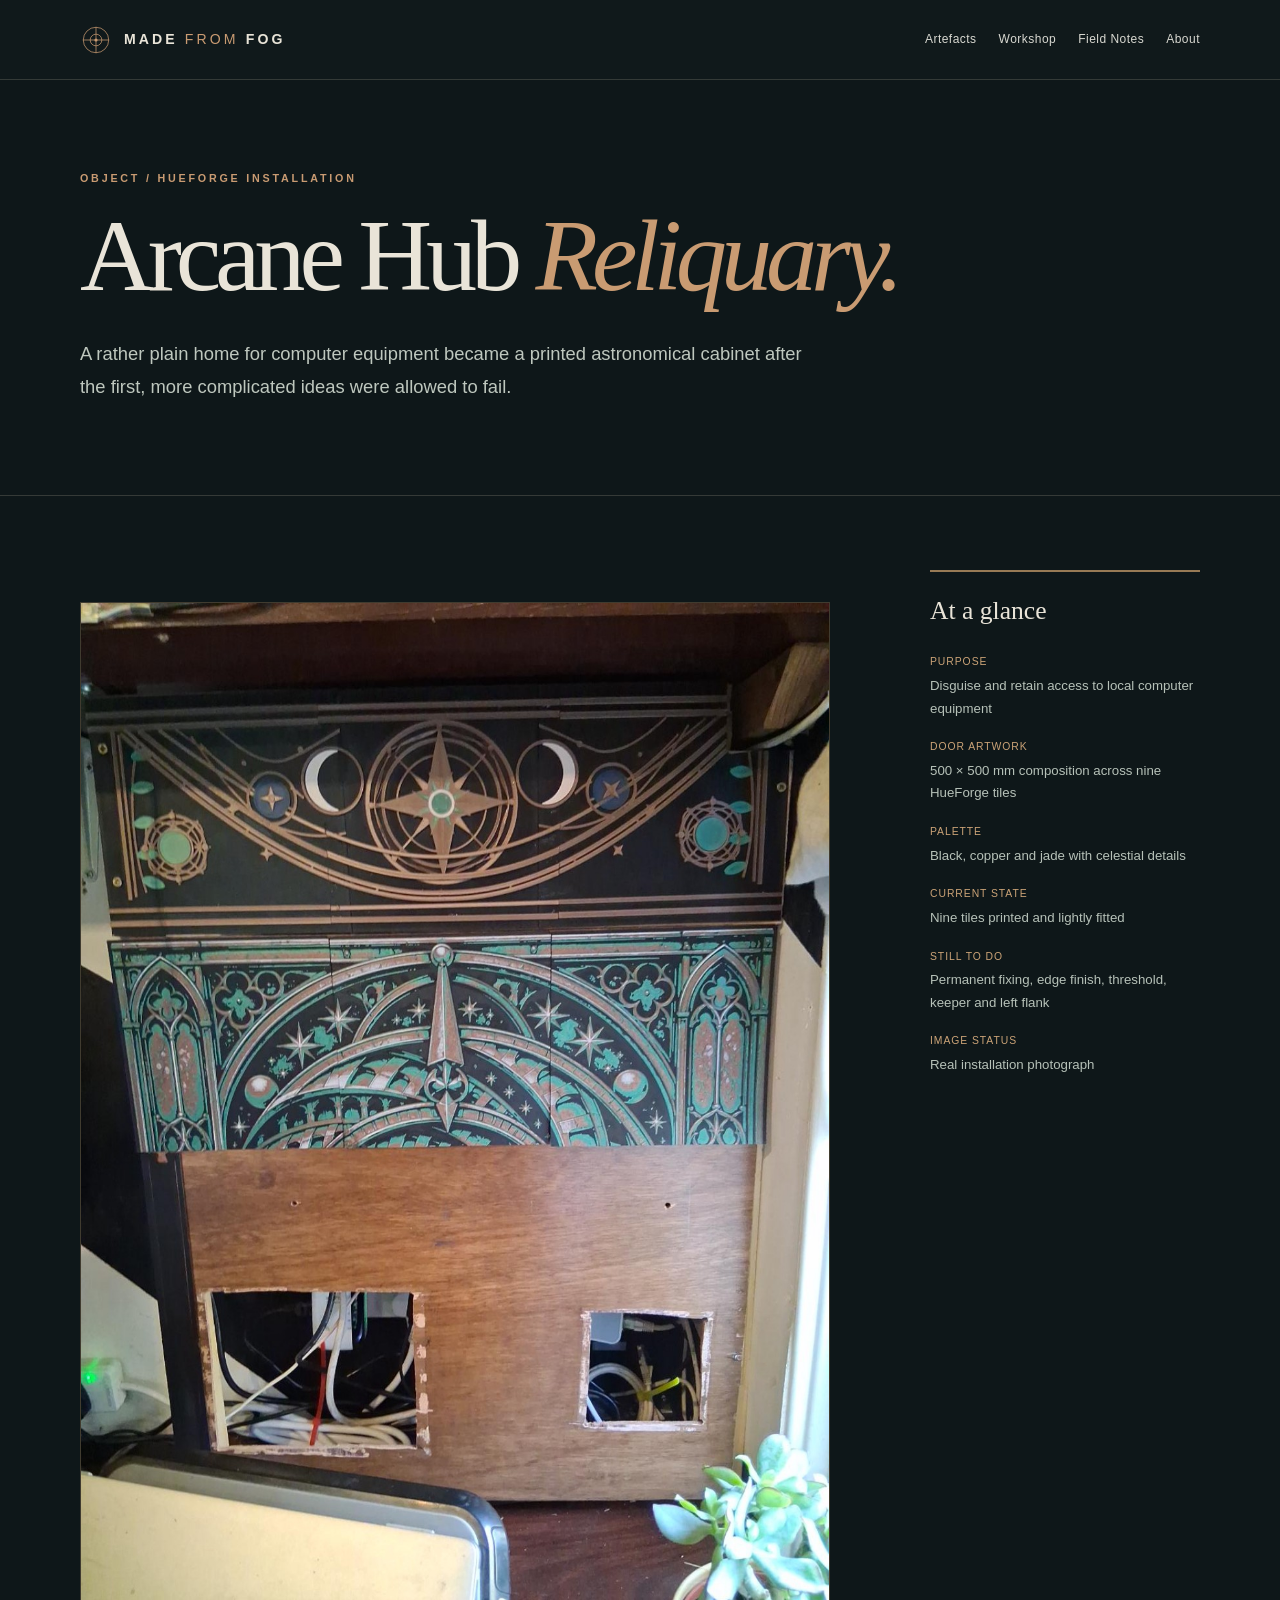
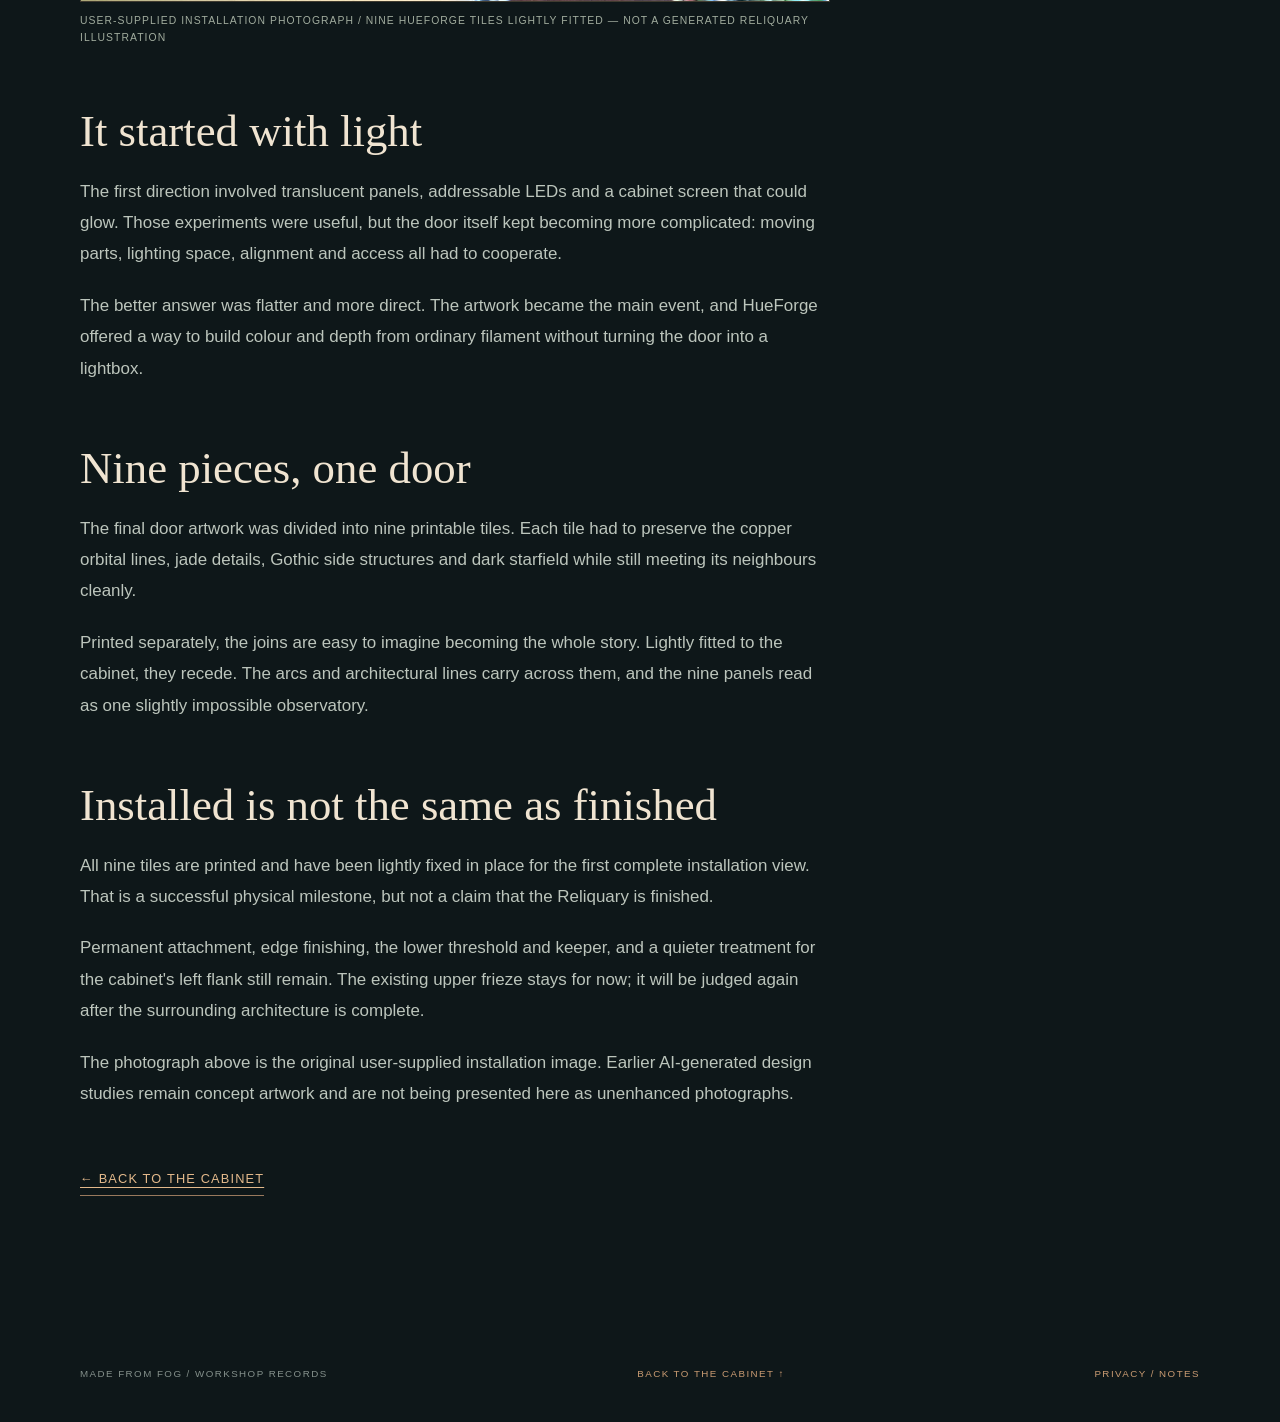
==== workshop/arcane-hub-reliquary/index.html @ 3132db1a "Prepare Made From Fog v0.6 editorial refresh" ====
<!doctype html>
<html lang="en-GB"><head><meta charset="utf-8"><meta name="viewport" content="width=device-width, initial-scale=1"><meta name="theme-color" content="#10191b"><meta name="description" content="How lighting experiments, a simpler HueForge plan and nine printed tiles turned an ordinary equipment cabinet into the Arcane Hub Reliquary."><title>Arcane Hub Reliquary — Made From Fog</title><link rel="stylesheet" href="../../assets/css/site.css"></head>
<body class="inner-page"><a class="skip-link" href="#article">Skip to the article</a>
<header class="site-header inner-header"><a class="brand" href="../../index.html" aria-label="Made From Fog home"><svg class="brand-mark" viewBox="0 0 44 44" aria-hidden="true"><circle cx="22" cy="22" r="17.5"/><circle cx="22" cy="22" r="8"/><path d="M4 22H40M22 4V40"/><circle class="brand-star" cx="22" cy="22" r="2.2"/></svg><span>MADE <i>FROM</i> FOG</span></a><nav class="desktop-nav" aria-label="Primary navigation"><a href="../../index.html#artefacts">Artefacts</a><a href="../../index.html#workshop">Workshop</a><a href="../../index.html#field-notes">Field Notes</a><a href="../../index.html#about">About</a></nav></header>
<main id="article"><section class="inner-hero"><div class="inner-wrap"><p class="eyebrow">OBJECT / HUEFORGE INSTALLATION</p><h1>Arcane Hub <em>Reliquary.</em></h1><p class="inner-lede">A rather plain home for computer equipment became a printed astronomical cabinet after the first, more complicated ideas were allowed to fail.</p></div></section>
<div class="inner-main inner-wrap"><div class="reading-grid"><article class="prose">
<figure class="article-photo"><img src="../../assets/images/full/reliquary-installed.jpg" width="1152" height="1536" loading="eager" alt="User-supplied installation photograph of the Arcane Hub Reliquary, showing the real copper, jade and black printed panels lightly fitted to the cabinet."><figcaption>USER-SUPPLIED INSTALLATION PHOTOGRAPH / NINE HUEFORGE TILES LIGHTLY FITTED — NOT A GENERATED RELIQUARY ILLUSTRATION</figcaption></figure>
<h2>It started with light</h2>
<p>The first direction involved translucent panels, addressable LEDs and a cabinet screen that could glow. Those experiments were useful, but the door itself kept becoming more complicated: moving parts, lighting space, alignment and access all had to cooperate.</p>
<p>The better answer was flatter and more direct. The artwork became the main event, and HueForge offered a way to build colour and depth from ordinary filament without turning the door into a lightbox.</p>
<h2>Nine pieces, one door</h2>
<p>The final door artwork was divided into nine printable tiles. Each tile had to preserve the copper orbital lines, jade details, Gothic side structures and dark starfield while still meeting its neighbours cleanly.</p>
<p>Printed separately, the joins are easy to imagine becoming the whole story. Lightly fitted to the cabinet, they recede. The arcs and architectural lines carry across them, and the nine panels read as one slightly impossible observatory.</p>
<h2>Installed is not the same as finished</h2>
<p>All nine tiles are printed and have been lightly fixed in place for the first complete installation view. That is a successful physical milestone, but not a claim that the Reliquary is finished.</p>
<p>Permanent attachment, edge finishing, the lower threshold and keeper, and a quieter treatment for the cabinet's left flank still remain. The existing upper frieze stays for now; it will be judged again after the surrounding architecture is complete.</p>
<p class="honest-caption">The photograph above is the original user-supplied installation image. Earlier AI-generated design studies remain concept artwork and are not being presented here as unenhanced photographs.</p>
<a class="back-link" href="../../index.html#arcane-hub">← Back to the cabinet</a></article>
<aside class="note-aside"><h2>At a glance</h2><dl><dt>Purpose</dt><dd>Disguise and retain access to local computer equipment</dd><dt>Door artwork</dt><dd>500 × 500 mm composition across nine HueForge tiles</dd><dt>Palette</dt><dd>Black, copper and jade with celestial details</dd><dt>Current state</dt><dd>Nine tiles printed and lightly fitted</dd><dt>Still to do</dt><dd>Permanent fixing, edge finish, threshold, keeper and left flank</dd><dt>Image status</dt><dd>Real installation photograph</dd></dl></aside>
</div></div></main><footer class="site-footer inner-wrap"><span>MADE FROM FOG / WORKSHOP RECORDS</span><a href="../../index.html#arcane-hub">BACK TO THE CABINET ↑</a><a href="../../privacy/">PRIVACY / NOTES</a></footer></body></html>
---- assets/css/site.css ----
:root{--ink:#0d1416;--ink2:#151f20;--ink3:#1c2526;--text:#e9e4d8;--muted:#adb2ab;--faint:#79827d;--copper:#c99b72;--copper-soft:#9d7a58;--line:rgba(209,200,174,.2);--paper:#e2d9c9;--paper-ink:#252724;--max:1280px}
*{box-sizing:border-box}html{scroll-behavior:smooth;scroll-padding-top:68px}body{margin:0;background:var(--ink);color:var(--text);font-family:Arial,Helvetica,sans-serif;-webkit-font-smoothing:antialiased;line-height:1.6}img{display:block;max-width:100%}a{color:inherit;text-decoration:none}button,input{font:inherit}p,h1,h2,h3{margin-top:0}::selection{background:var(--copper);color:#141718}:focus-visible{outline:2px solid #ebc59b;outline-offset:4px}.skip-link{position:absolute;left:12px;top:-80px;z-index:60;background:#e6dccd;color:#151515;padding:10px 16px}.skip-link:focus{top:12px}.page-width{width:min(calc(100% - 108px),var(--max));margin-inline:auto}.section-space{padding-top:140px;padding-bottom:144px}.eyebrow{font-size:.67rem;font-weight:700;letter-spacing:.26em;text-transform:uppercase;color:var(--copper);line-height:1.5}.marker-label{margin-bottom:35px}.display-heading{font-family:Georgia,'Times New Roman',serif;font-size:clamp(3rem,5.6vw,6.45rem);font-weight:400;letter-spacing:-.055em;line-height:1.02;margin:0;color:#f4eee0}.display-heading em{font-weight:400;color:var(--copper);font-style:italic}.site-header{height:94px;position:absolute;inset:0 0 auto;z-index:15;display:flex;justify-content:space-between;align-items:center;padding:0 max(54px,calc((100vw - var(--max))/2));border-bottom:1px solid rgba(230,220,192,.17);background:linear-gradient(180deg,rgba(9,15,18,.7),rgba(9,15,18,.06));gap:24px}.brand{display:flex;align-items:center;gap:12px;font-size:.88rem;letter-spacing:.22em;font-weight:600;white-space:nowrap;line-height:1.2}.brand i{font-style:normal;color:var(--copper);font-weight:400}.brand-mark{width:32px;fill:none;stroke:var(--copper);stroke-width:1}.brand-mark .brand-star{fill:var(--copper);stroke:none}.desktop-nav{display:flex;align-items:center;gap:clamp(19px,2.5vw,37px);font-size:.75rem;letter-spacing:.04em;color:#d8d8d1}.desktop-nav a:not(.nav-invite){transition:color .25s}.desktop-nav a:not(.nav-invite):hover{color:var(--copper)}.desktop-nav .nav-invite{border:1px solid rgba(232,208,172,.55);padding:12px 15px;white-space:nowrap}.desktop-nav .nav-invite span{margin-left:14px;color:var(--copper)}.mobile-menu{display:none}.hero{position:relative;min-height:800px;min-height:100svh;display:flex;flex-direction:column;justify-content:center;isolation:isolate;background:#0b171c}.hero:before{content:"";position:absolute;inset:0;z-index:-2;background-image:linear-gradient(90deg,rgba(5,11,14,.73),rgba(6,12,15,.25) 65%,rgba(5,11,14,.18)),linear-gradient(0deg,rgba(5,11,14,.86),transparent 39%,rgba(5,11,14,.38)),url('../../holding-image.png'),url('../art/fog-study.webp');background-size:cover;background-position:center center}.hero:after{content:"";position:absolute;inset:0;z-index:-1;pointer-events:none;background:radial-gradient(ellipse 52% 64% at 73% 44%,transparent,rgba(6,12,15,.35))}.hero-gridlines{position:absolute;inset:94px 54px 90px;pointer-events:none;border-left:1px solid rgba(245,236,215,.08);border-right:1px solid rgba(245,236,215,.08)}.hero-content{padding-top:140px;padding-bottom:150px}.hero-kicker{color:#d8d5ca;margin-bottom:35px;letter-spacing:.22em}.tiny-star{font-size:1rem;color:var(--copper);margin-right:9px}.hero h1{font-family:Georgia,'Times New Roman',serif;font-weight:400;line-height:.85;font-size:clamp(6.5rem,13.7vw,13.8rem);letter-spacing:-.08em;margin:0 0 42px;text-shadow:0 5px 40px rgba(0,0,0,.35)}.hero h1 span{font-style:italic;color:#c7bca9}.hero h1 em{font-style:italic;color:#eee8dd;font-weight:400}.hero-proposition{color:#e5e0d3;font-size:clamp(1rem,1.6vw,1.28rem);line-height:1.65;max-width:620px;margin:0 0 35px}.enter-link{display:inline-flex;align-items:center;gap:14px;font-size:.8rem;font-weight:600;letter-spacing:.11em;text-transform:uppercase;color:#eee6d8}.enter-icon{width:45px;height:45px;border:1px solid #bc966d;color:#e7ba82;display:grid;place-items:center;font-size:1.45rem;border-radius:100px;transition:background .25s,transform .25s}.enter-link:hover .enter-icon{background:rgba(203,155,105,.18);transform:translate(3px,-3px)}.hero-foot{position:absolute;bottom:34px;left:50%;transform:translateX(-50%);display:flex;gap:14px;justify-content:space-between;color:rgba(232,223,208,.68);font-size:.62rem;letter-spacing:.17em}.hero-scroll{color:var(--copper)}.introduction{border-bottom:1px solid var(--line)}.intro-layout{display:grid;grid-template-columns:1.25fr .75fr;gap:clamp(40px,8vw,140px);align-items:start}.intro-prose{max-width:450px;padding-top:10px;color:#c4c8c1;font-size:1.09rem;line-height:1.85}.intro-prose p{margin-bottom:20px}.intro-prose .quiet-note{font-family:Georgia,serif;font-style:italic;color:var(--copper);font-size:1.12rem;margin-top:30px}.gallery-section{padding:138px 0 152px;background:linear-gradient(180deg,#111a1b,#101718)}.section-head{display:flex;justify-content:space-between;align-items:end;gap:60px;margin-bottom:64px}.section-aside{font-size:.85rem;line-height:1.75;letter-spacing:.02em;color:#9fa8a2;margin-bottom:0;min-width:230px;text-align:right}.gallery-grid{display:grid;grid-template-columns:repeat(12,minmax(0,1fr));column-gap:34px;row-gap:84px}.artefact{min-width:0}.card-large{grid-column:span 7}.card-small{grid-column:span 5}.artefact-art{position:relative;overflow:hidden;background:#192526;border:1px solid rgba(220,195,153,.12);aspect-ratio:1.43;display:grid;place-items:center}.artefact-art img{width:100%;height:100%;object-fit:cover;transition:transform .8s cubic-bezier(.16,1,.3,1)}.artefact:hover .artefact-art img{transform:scale(1.035)}.card-small .artefact-art{aspect-ratio:1.06}.art-arcane{background:#172322}.art-celtic{background:#121513}.art-celtic img{object-fit:cover;object-position:center}.art-triumphs{background:#27221c}.art-lhp{background:#352b22}.art-annotation{position:absolute;bottom:18px;left:20px;padding:5px 8px;background:rgba(7,13,15,.76);color:#e9d0ac;letter-spacing:.14em;font-size:.55rem;line-height:1.3}.artefact-body{padding-top:26px}.artefact-metadata{display:flex;gap:25px;justify-content:space-between;font-size:.63rem;letter-spacing:.21em;color:var(--copper);font-weight:700}.artefact-metadata span+span{color:#8b9892}.artefact h3{font-family:Georgia,serif;font-size:clamp(2rem,3.2vw,3.35rem);line-height:1.12;letter-spacing:-.035em;font-weight:400;margin:17px 0 14px}.artefact h3 em{color:#bea17f;font-weight:400}.artefact-body>p{font-size:.92rem;line-height:1.8;max-width:580px;color:#b9c1ba;margin-bottom:24px}.record{border-top:1px solid rgba(220,206,176,.2);border-bottom:1px solid rgba(220,206,176,.2);color:var(--copper)}.record summary{cursor:pointer;display:flex;justify-content:space-between;align-items:center;font-weight:600;letter-spacing:.06em;padding:15px 0;font-size:.78rem;list-style:none}.record summary::-webkit-details-marker{display:none}.record summary span{font-size:1.4rem;transition:transform .25s}.record[open] summary span{transform:rotate(90deg)}.record-inner{padding:4px 12px 17px;border-top:1px solid rgba(220,206,176,.1);color:#b9c1ba;font-size:.84rem;line-height:1.7}.record-inner p{margin:11px 0}.record-inner strong{color:#e0c29c;font-weight:600}.workshop-section{border-top:1px solid var(--line)}.workshop-section .section-head{margin-bottom:72px}.workshop-list{border-top:1px solid var(--line)}.workshop-item{border-bottom:1px solid var(--line);display:grid;grid-template-columns:90px 1fr auto;gap:28px;padding:31px 0;align-items:center}.workshop-index{color:var(--copper);font-family:Georgia,serif;font-size:1.25rem}.workshop-item h3{font-family:Georgia,serif;font-size:clamp(1.35rem,2.3vw,2.2rem);font-weight:400;margin:0 0 5px}.workshop-item p{color:#9fa7a1;font-size:.86rem;margin:0;line-height:1.6}.workshop-state{font-size:.64rem;color:#b69b78;letter-spacing:.18em;white-space:nowrap;border:1px solid rgba(182,155,120,.28);padding:7px 11px}.field-note-section{background:var(--paper);color:var(--paper-ink);padding:120px 0 125px;border-top:6px solid #a48260}.field-grid{display:grid;grid-template-columns:.83fr 1.17fr;gap:clamp(50px,8vw,110px);align-items:center}.field-copy h2{font-family:Georgia,serif;font-size:clamp(3rem,5.5vw,6.3rem);font-weight:400;letter-spacing:-.05em;line-height:1;margin:0 0 32px}.field-copy h2 em{font-weight:400;color:#966d49}.dark-label{color:#906945}.field-type{margin:15px 0 18px;font-size:.6rem;letter-spacing:.22em;color:#696454}.field-copy>p:not(.eyebrow):not(.field-type){font-family:Georgia,serif;font-size:1.09rem;line-height:1.78;color:#3d3c33}.dark-link{margin-top:21px;display:inline-flex;align-items:center;justify-content:space-between;gap:40px;font-size:.78rem;text-transform:uppercase;letter-spacing:.12em;font-weight:700;padding:12px 0;border-bottom:1px solid #82603e}.dark-link span{font-size:1.3rem;color:#906945}.field-figure{margin:0}.field-figure img{width:100%;aspect-ratio:1.35;object-fit:contain;background:#c7b9a6;border:12px solid #d4c8b6;box-shadow:10px 14px 0 rgba(75,65,50,.12)}.field-figure figcaption{font-size:.55rem;line-height:1.6;letter-spacing:.16em;color:#696454;margin-top:22px}.about-section{display:grid;grid-template-columns:1fr .7fr;gap:120px}.about-copy{color:#b5bdb6;font-size:1.05rem;line-height:1.88;padding-top:65px}.about-copy p{margin-bottom:20px}.invitation{min-height:490px;display:grid;place-items:center;position:relative;overflow:hidden;isolation:isolate;background:radial-gradient(ellipse 54% 52% at 50% 80%,#3b382e,#1b2525 58%,#11191b)}.invitation-glow{position:absolute;left:50%;bottom:-220px;width:750px;height:500px;transform:translateX(-50%);border:1px solid rgba(218,165,95,.16);border-radius:50%;box-shadow:0 0 110px rgba(218,165,95,.08),inset 0 0 110px rgba(218,165,95,.08)}.invitation-inner{text-align:center;z-index:2;padding-top:78px;padding-bottom:78px}.invitation h2{font-family:Georgia,serif;font-size:clamp(3.7rem,7.5vw,8.4rem);letter-spacing:-.065em;line-height:1;margin:14px 0 20px;font-weight:400}.invitation h2 em{color:#cba377;font-weight:400}.invitation-inner>p:not(.eyebrow){color:#c1c6bf;max-width:620px;margin:0 auto;line-height:1.85}.invitation-inner .contact-pending{font-size:.7rem;color:#b4a993;margin-top:38px;letter-spacing:.03em}.site-footer{padding-top:40px;padding-bottom:40px;display:flex;gap:25px;align-items:center;justify-content:space-between;color:#85918c;font-size:.61rem;letter-spacing:.15em;line-height:1.7}.site-footer a{color:var(--copper)}
@media(max-width:1050px){.page-width{width:min(calc(100% - 70px),var(--max))}.site-header{padding:0 35px}.desktop-nav{gap:16px}.desktop-nav a{font-size:.7rem}.hero-gridlines{inset:94px 35px 90px}.intro-layout{gap:50px}.gallery-grid{column-gap:20px}.about-section{gap:65px}}
@media(max-width:770px){.page-width{width:calc(100% - 44px)}.section-space{padding-top:90px;padding-bottom:95px}.site-header{height:72px;padding:0 22px}.brand{letter-spacing:.13em;font-size:.76rem}.brand-mark{width:27px}.desktop-nav{display:none}.mobile-menu{display:block;position:relative}.mobile-menu summary{list-style:none;cursor:pointer;font-size:.73rem;text-transform:uppercase;letter-spacing:.12em;border:1px solid rgba(230,204,168,.5);padding:8px 12px}.mobile-menu summary::-webkit-details-marker{display:none}.mobile-menu summary b{color:var(--copper);font-weight:400;margin-left:10px}.mobile-menu nav{display:flex;flex-direction:column;gap:0;position:absolute;right:0;top:44px;width:240px;background:#131e20;border:1px solid #685b45;box-shadow:0 20px 40px #0008}.mobile-menu nav a{padding:13px 16px;border-bottom:1px solid #ffffff15;font-size:.86rem}.hero{min-height:760px;min-height:94svh}.hero-gridlines{inset:72px 22px 65px}.hero-content{padding-top:100px;padding-bottom:125px}.hero-kicker{max-width:300px;font-size:.61rem}.hero h1{font-size:clamp(5.6rem,17vw,8.3rem);margin-bottom:33px}.hero h1 span{display:block}.hero h1 br{display:none}.wide-only{display:none}.hero-proposition{font-size:.98rem}.hero-foot{bottom:22px;font-size:.53rem}.hero-foot span:nth-child(2){display:none}.intro-layout,.about-section{display:block}.intro-prose{margin-top:42px;max-width:620px}.display-heading{font-size:clamp(3.2rem,11vw,5.5rem)}.gallery-section{padding:95px 0}.section-head{display:block;margin-bottom:42px}.section-aside{text-align:left;min-width:0;margin-top:25px}.gallery-grid{grid-template-columns:1fr;row-gap:65px}.card-large,.card-small{grid-column:auto}.artefact-art,.card-small .artefact-art{aspect-ratio:1.35}.artefact h3{font-size:2.45rem}.workshop-item{grid-template-columns:36px 1fr;gap:18px}.workshop-state{grid-column:2;justify-self:start}.workshop-section .section-head{margin-bottom:37px}.field-note-section{padding:86px 0}.field-grid{grid-template-columns:1fr;gap:45px}.field-figure img{aspect-ratio:1.5}.about-copy{padding-top:36px}.invitation{min-height:440px}.invitation h2{font-size:clamp(3.8rem,13vw,6.5rem)}.site-footer{flex-wrap:wrap;gap:12px}.site-footer span:nth-child(2){display:none}}
@media(max-width:430px){.hero h1{font-size:clamp(5rem,18vw,6.7rem)}.hero-kicker{max-width:225px;letter-spacing:.12em}.hero-proposition{max-width:300px}.hero-scroll{display:none}.artefact-art,.card-small .artefact-art{aspect-ratio:1.05}.artefact h3{font-size:2.1rem}.art-annotation{bottom:12px;left:12px;letter-spacing:.08em;font-size:.51rem}.field-copy h2{font-size:3.45rem}}
@media(prefers-reduced-motion:reduce){html{scroll-behavior:auto}.artefact-art img,.enter-icon{transition:none}}

/* v0.2: editorial corrections and workshop tool record */
.image-caveat{position:absolute;top:18px;right:18px;z-index:2;border:1px solid rgba(234,205,160,.5);background:rgba(6,13,15,.82);color:#efdbb8;padding:5px 10px;font-size:.58rem;letter-spacing:.16em;text-transform:uppercase;line-height:1.4}
.art-annotation{max-width:calc(100% - 40px)}
.workshop-item-feature{background:linear-gradient(90deg,rgba(189,148,101,.045),transparent 72%);border-left:2px solid rgba(196,151,99,.6);padding-left:18px;margin-left:-20px}
.workshop-heading{display:flex;align-items:baseline;gap:18px;flex-wrap:wrap}
.workshop-kind{font-size:.59rem;letter-spacing:.16em;color:#c99b72}
.workshop-more{display:inline-flex;gap:10px;align-items:center;padding-bottom:4px;margin-top:13px;border-bottom:1px solid rgba(196,151,99,.55);color:#d7b78f;font-size:.76rem;letter-spacing:.035em}
.workshop-more:hover{color:#f5dac0;border-color:#f5dac0}
.field-copy h2{font-size:clamp(2.8rem,4.7vw,5.8rem)}
@media(max-width:770px){.workshop-item-feature{margin-left:-12px;padding-left:10px}.workshop-heading{display:block}.workshop-kind{display:block;margin-bottom:6px}.image-caveat{right:12px;top:12px}}

body.inner-page{background:#0e1719} .inner-header{position:relative;height:80px;background:#10191b;padding-left:max(32px,calc((100vw - 1120px)/2));padding-right:max(32px,calc((100vw - 1120px)/2))} .inner-header .desktop-nav{gap:22px}
.inner-wrap{width:min(1120px,calc(100% - 64px));margin:auto} .inner-hero{padding:90px 0 74px;border-bottom:1px solid var(--line)} .inner-hero h1{font-family:Georgia,serif;font-weight:400;font-size:clamp(3.2rem,8vw,7.2rem);letter-spacing:-.06em;line-height:1.02;max-width:950px;margin:18px 0 28px}.inner-hero h1 em{font-weight:400;color:var(--copper)} .inner-lede{font-size:1.15rem;line-height:1.8;max-width:740px;color:#bec7be}
.inner-main{padding-top:70px;padding-bottom:130px}.reading-grid{display:grid;grid-template-columns:minmax(0,1fr) 270px;gap:7vw;align-items:start}.prose{max-width:750px}.prose h2{font-family:Georgia,serif;font-size:clamp(1.7rem,3.5vw,2.8rem);font-weight:400;line-height:1.18;margin:58px 0 18px;color:#f0e4d1}.prose h2:first-child{margin-top:0}.prose p{font-size:1.06rem;line-height:1.85;color:#bcc5bc;margin:0 0 20px}.prose a{text-decoration:underline;text-underline-offset:4px;color:#e3b98b}.article-photo{margin:36px 0 54px}.article-photo img{width:100%;height:auto;background:#151a18;border:1px solid rgba(217,179,128,.22)}.article-photo figcaption{font-size:.65rem;color:#a1ac9e;letter-spacing:.1em;text-transform:uppercase;margin-top:10px;line-height:1.7}.note-aside{border-top:2px solid rgba(210,164,111,.7);padding-top:19px;margin-top:4px}.note-aside h2{font-family:Georgia,serif;font-size:1.6rem;font-weight:400}.note-aside dl{font-size:.83rem;line-height:1.7}.note-aside dt{color:#cba377;letter-spacing:.09em;text-transform:uppercase;font-size:.65rem;margin-top:18px}.note-aside dd{margin:4px 0;color:#b6c1b8}.back-link{display:inline-flex;align-items:center;gap:10px;color:#ddb78e;border-bottom:1px solid #99795d;padding-bottom:5px;font-size:.8rem;letter-spacing:.09em;text-transform:uppercase;margin-top:40px}.pf-flow{margin:34px 0 48px;padding:24px;background:#192526;border:1px solid rgba(230,197,157,.22)}.pf-flow p{font-size:.7rem;color:#b2a68f;letter-spacing:.13em;text-transform:uppercase;margin:0 0 17px}.pf-steps{display:grid;grid-template-columns:repeat(3,minmax(0,1fr));gap:11px;list-style:none;margin:0;padding:0}.pf-steps li{min-height:89px;padding:16px 13px;border:1px solid rgba(215,173,126,.3);font-family:Georgia,serif;font-size:1.18rem;color:#eae4d7;display:grid;align-content:center}.pf-steps li span{font-family:Arial,sans-serif;color:#bca384;font-size:.6rem;letter-spacing:.12em;display:block;margin-bottom:3px}.honest-caption{font-size:.76rem;color:#9eaba4;line-height:1.6}
@media(max-width:850px){.reading-grid{grid-template-columns:1fr}.note-aside{max-width:540px;order:-1}.inner-hero{padding:68px 0 50px}.inner-main{padding-top:55px}.inner-header{height:76px}}@media(max-width:650px){.inner-wrap{width:calc(100% - 42px)}.pf-steps{grid-template-columns:repeat(2,minmax(0,1fr))}.inner-header .brand{font-size:.7rem}.inner-header .desktop-nav{display:none}}


/* v0.3: user-selected original project images */
.artefact-image-link{position:relative;display:flex;align-items:center;justify-content:center;width:100%;height:100%;overflow:hidden;isolation:isolate}
.artefact-art .artefact-image-link img{display:block;width:100%;height:100%;max-width:100%;object-fit:cover}
.art-arcane .artefact-image-link img{object-fit:contain;object-position:center}
.art-celtic{background:linear-gradient(150deg,#2a3333,#111819)}
.art-celtic .artefact-image-link img{width:auto;height:96%;max-width:96%;object-fit:contain;box-shadow:0 18px 40px rgba(0,0,0,.3)}
.art-triumphs{background:radial-gradient(ellipse at 50% 40%,#42382c,#211b19 62%,#151717 100%)}
.art-triumphs:before,.art-triumphs:after{content:'';position:absolute;inset:17px;pointer-events:none;border:1px solid rgba(193,156,113,.18)}
.art-triumphs:after{inset:24px;border-color:rgba(193,156,113,.09)}
.art-triumphs .artefact-image-link img{width:auto;height:88%;max-width:76%;object-fit:contain;box-shadow:0 15px 34px rgba(0,0,0,.3)}
.art-lhp .artefact-image-link img{object-fit:cover;object-position:center}
.artefact-art .art-annotation{z-index:2;pointer-events:none;max-width:calc(100% - 32px);box-shadow:0 3px 12px rgba(0,0,0,.25)}
.image-expand{position:absolute;z-index:3;top:14px;right:14px;display:inline-block;background:rgba(12,18,20,.8);border:1px solid rgba(232,204,168,.53);padding:9px 12px;color:#f1dfc8;font-size:.56rem;letter-spacing:.13em;text-transform:uppercase;transition:background-color .25s}
.artefact-image-link:hover .image-expand,.artefact-image-link:focus-visible .image-expand{background:rgba(103,75,48,.95)}
.artefact-image-link:focus-visible{outline:3px solid #ebc59b;outline-offset:-5px}
.art-celtic .artefact-image-link:hover img,.art-triumphs .artefact-image-link:hover img{transform:scale(1.014)}
.slicer-figure{max-width:560px}
.slicer-figure img{max-height:550px;width:100%;height:auto;object-fit:contain;background:#222a2a}
@media(max-width:770px){.image-expand{top:11px;right:11px;padding:7px 9px;font-size:.52rem}}
@media(max-width:430px){.art-triumphs .artefact-image-link img{height:86%}.art-annotation{max-width:calc(100% - 24px)}}
@media(prefers-reduced-motion:reduce){.image-expand{transition:none}}
/* Selected rail screenshot: fill the card around the printed sections, not the surrounding empty print-bed margins. The full uncropped view remains linked. */
.art-celtic .artefact-image-link img{width:100%;height:100%;max-width:100%;object-fit:cover;object-position:center}
.art-triumphs .artefact-image-link img{height:96%}
@media(max-width:430px){.art-triumphs .artefact-image-link img{height:95%}}

/* v0.4: Reclaimed Hub and lighting workshop notes; no gallery redesign. */
.workshop-item-added{background:linear-gradient(90deg,rgba(150,180,167,.04),transparent 74%)}
.reuse-flow{display:grid;grid-template-columns:1fr auto 1fr auto 1.15fr;align-items:stretch;gap:10px}
.reuse-flow div,.light-layer{padding:15px;border:1px solid rgba(213,179,137,.32);background:rgba(24,33,33,.86)}
.reuse-flow div span,.light-layer span{display:block;font:700 .61rem Arial,sans-serif;color:#c99b72;letter-spacing:.09em;margin-bottom:9px}
.reuse-flow div strong,.light-layer strong{font:400 1.08rem Georgia,serif;color:#eee7d8;line-height:1.32}
.reuse-flow i{align-self:center;font:400 1.6rem Georgia,serif;color:#c99b72}
.pf-flow .diagram-credit{font-size:.68rem;color:#a4ada6;letter-spacing:0;text-transform:none;margin:19px 0 0;line-height:1.55}
.light-stack{display:grid;grid-template-columns:repeat(4,minmax(0,1fr));gap:9px}
.light-layer{min-height:112px;position:relative}
.light-art{background:repeating-linear-gradient(95deg,rgba(225,214,186,.14) 0 6px,rgba(105,110,103,.05) 6px 12px),#2b302c}
.light-diffuser{background:linear-gradient(120deg,rgba(234,229,207,.32),rgba(234,229,207,.08)),#202b2d}
.light-gap{background:radial-gradient(circle at center,rgba(238,174,93,.3),rgba(33,38,39,.3) 65%),#182424}
.light-leds{background:repeating-linear-gradient(90deg,rgba(222,165,81,.3) 0 7px,rgba(22,37,38,.5) 7px 29px),#1a2b2b}
@media(max-width:850px){.reuse-flow{grid-template-columns:1fr;gap:7px}.reuse-flow i{text-align:center;transform:rotate(90deg)}.light-stack{grid-template-columns:repeat(2,minmax(0,1fr))}}
@media(max-width:430px){.light-stack{grid-template-columns:1fr}.light-layer{min-height:85px}}


/* v0.5 — private visitors' notebook; no public submissions and no backend code. */
.invitation-notebook{display:block;min-height:unset;padding:118px 0 120px;background:radial-gradient(ellipse at 38% 67%,#292a25,#161f20 55%,#11191b)}
.notebook-layout{position:relative;z-index:2;display:grid;grid-template-columns:minmax(0,.89fr) minmax(0,1.11fr);gap:clamp(40px,7vw,125px);align-items:start}
.notebook-intro{text-align:left;padding-top:45px}
.notebook-intro h2{font-family:Georgia,serif;font-size:clamp(3.5rem,6.7vw,7.2rem);line-height:.99;max-width:580px;font-weight:400;letter-spacing:-.055em;margin:22px 0 31px}
.notebook-intro h2 em{font-weight:400;color:var(--copper)}
.notebook-intro>p:not(.eyebrow){font-size:1rem;color:#bbc2ba;line-height:1.9;max-width:440px;margin:0 0 19px}
.notebook-paper{background:#e5d9c3;color:#2d2b25;border:1px solid #f2e2c9;box-shadow:13px 15px 0 #060d0f4d,0 30px 90px #0005;padding:clamp(24px,4.25vw,49px);position:relative}
.notebook-paper:before{content:'';position:absolute;left:8px;top:12px;bottom:12px;border-left:1px solid #987e5d6b}
.notebook-topline{display:flex;justify-content:space-between;gap:18px;border-bottom:1px solid #a18a6b55;padding-bottom:16px;font-size:.59rem;letter-spacing:.16em;font-weight:700;color:#765f47;line-height:1.5}
.notebook-paper h3{font-family:Georgia,serif;font-weight:400;font-size:clamp(2.35rem,3.4vw,3.6rem);letter-spacing:-.045em;line-height:1.15;margin:26px 0 11px}
.notebook-hint{font-family:Georgia,serif;color:#5f584c;font-size:1.02rem;line-height:1.65;margin-bottom:31px}
.notebook-fields{display:grid;grid-template-columns:1fr 1fr;gap:20px}
.notebook-field{display:flex;flex-direction:column;gap:8px;margin-bottom:20px;min-width:0}
.notebook-field label{color:#4c4335;font-weight:700;font-size:.75rem;letter-spacing:.025em}
.notebook-field label span{font-size:.69rem;font-weight:400;color:#766958}
.notebook-field input,.notebook-field textarea{font:inherit;background:#f5eddf;border:1px solid #a49279;color:#2a2925;min-height:47px;padding:12px 13px;border-radius:1px;min-width:0;width:100%}
.notebook-field textarea{line-height:1.6;min-height:125px;resize:vertical}
.notebook-field input:focus,.notebook-field textarea:focus{outline:2px solid #80512f;outline-offset:2px}
.notebook-field input::placeholder,.notebook-field textarea::placeholder{color:#827b70}
.notebook-consent{display:flex;align-items:flex-start;gap:13px;color:#514b41;font-size:.78rem;line-height:1.58;margin:6px 0 15px;cursor:pointer}
.notebook-consent input{flex:none;width:19px;height:19px;margin:2px 0 0;accent-color:#775235}
.notebook-privacy{color:#6d665a;font-size:.7rem;line-height:1.7;margin:0 0 22px}
.notebook-privacy strong{color:#51412f}
.notebook-privacy a{text-decoration:underline;text-underline-offset:3px}
.notebook-submit{display:flex;width:100%;justify-content:space-between;align-items:center;padding:15px 20px;border:1px solid #392f26;background:#33302a;color:#f1e4cf;text-transform:uppercase;letter-spacing:.1em;font-size:.71rem;font-weight:700;cursor:pointer}
.notebook-submit span{font-size:1.18rem}
.notebook-submit:hover:not(:disabled),.notebook-submit:focus-visible:not(:disabled){background:#5c452f}
.notebook-submit:disabled{opacity:.52;cursor:not-allowed}
.notebook-setup-message{font-size:.68rem;line-height:1.65;color:#775d43;margin:10px 0 0}
.honey-trap{position:absolute!important;left:-10000px!important;width:1px!important;height:1px!important;overflow:hidden!important}
@media(max-width:1050px){.desktop-nav{gap:12px}.desktop-nav a{font-size:.68rem}}
@media(max-width:940px){.notebook-layout{grid-template-columns:1fr;gap:38px}.notebook-intro{padding-top:0}.notebook-intro h2{max-width:none}.notebook-intro>p:not(.eyebrow){max-width:650px}.notebook-paper{max-width:740px}}
@media(max-width:770px){.invitation-notebook{padding:80px 0 86px}.notebook-paper:before{left:6px}.notebook-fields{grid-template-columns:1fr;gap:0}.notebook-intro h2{font-size:clamp(3.5rem,12vw,5.7rem)}}
@media(max-width:430px){.notebook-paper{padding:24px 19px}.notebook-topline span+span{display:none}.notebook-intro h2{font-size:3.55rem}.notebook-hint{font-size:.97rem}}
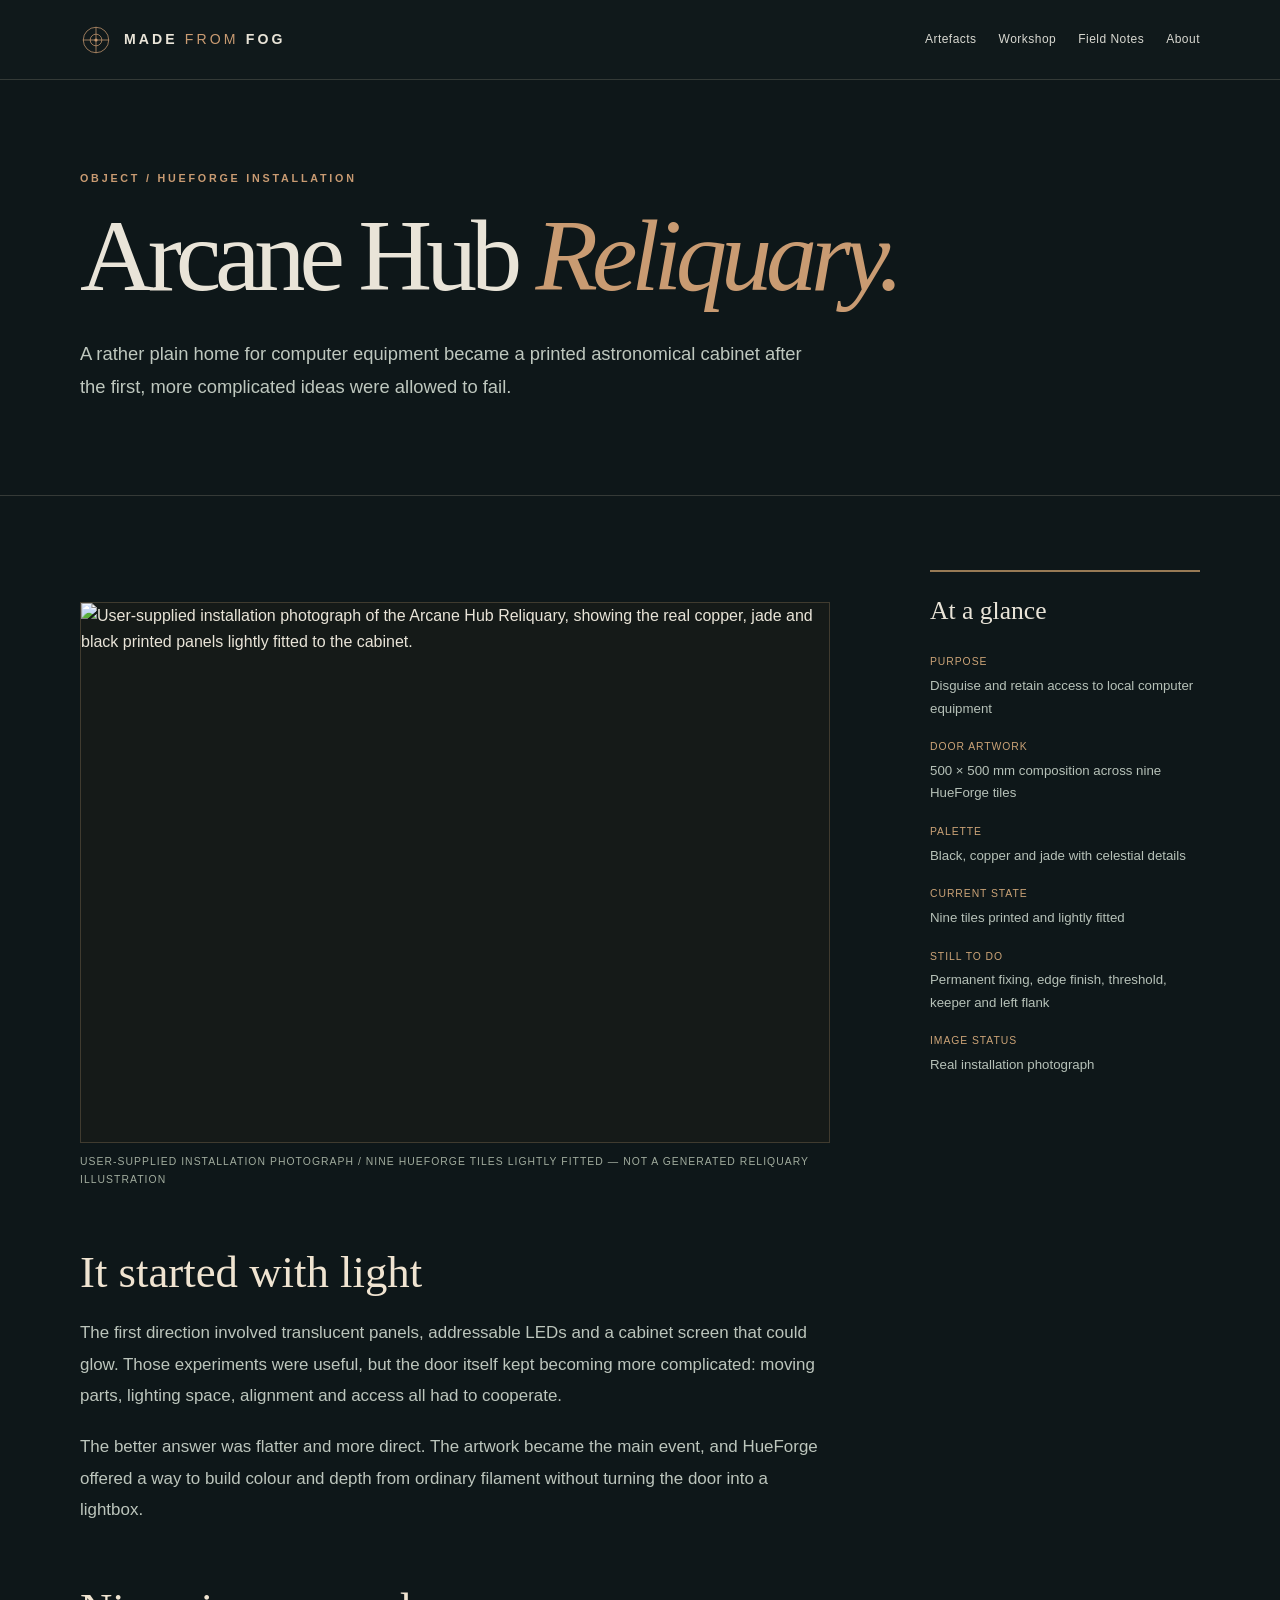
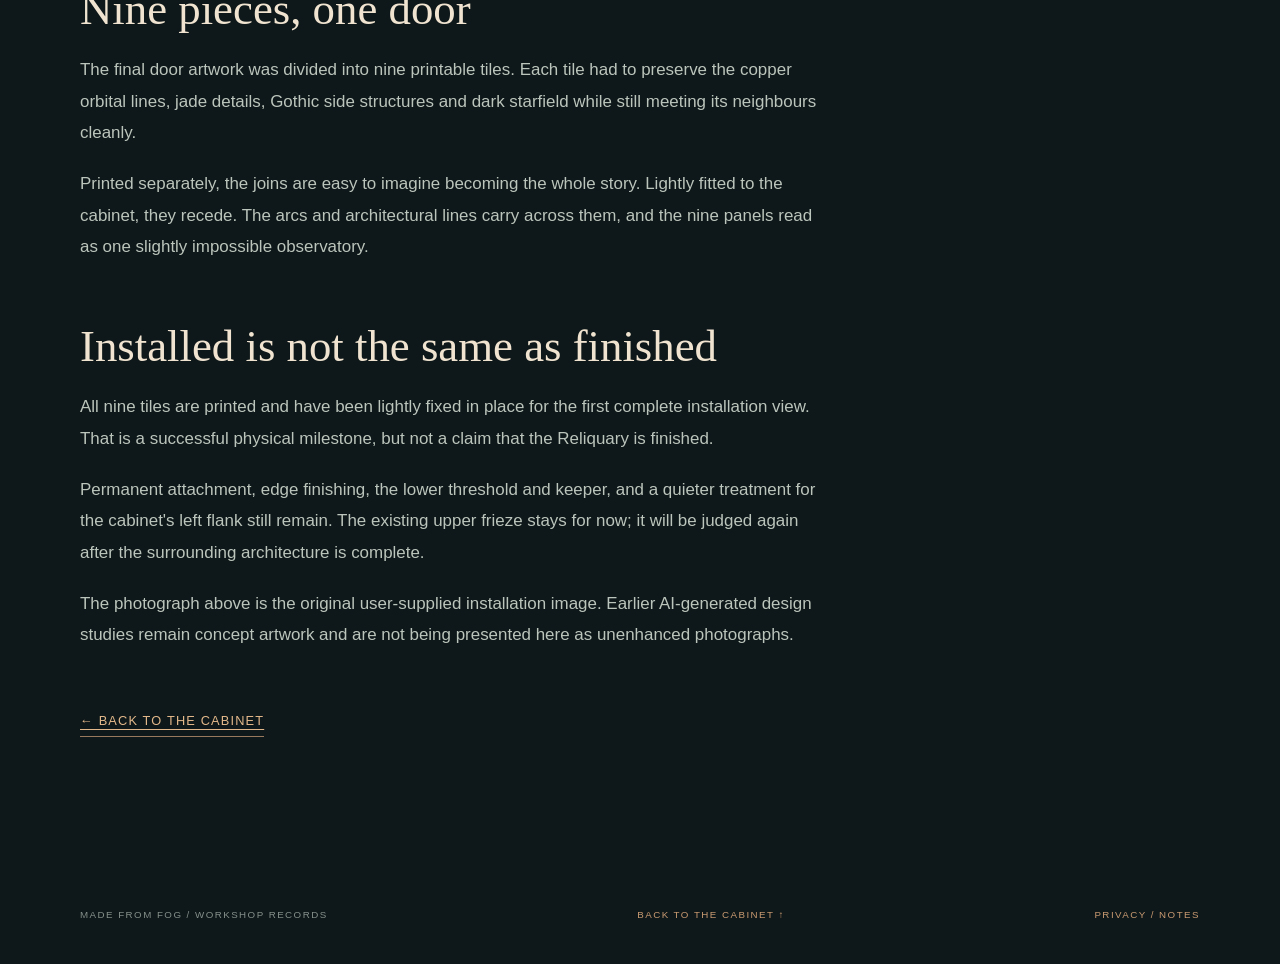
==== commit 81125da2: "Correct Reliquary installation image provenance" ====
--- a/workshop/arcane-hub-reliquary/index.html
+++ b/workshop/arcane-hub-reliquary/index.html
@@ -4,7 +4,7 @@
 <header class="site-header inner-header"><a class="brand" href="../../index.html" aria-label="Made From Fog home"><svg class="brand-mark" viewBox="0 0 44 44" aria-hidden="true"><circle cx="22" cy="22" r="17.5"/><circle cx="22" cy="22" r="8"/><path d="M4 22H40M22 4V40"/><circle class="brand-star" cx="22" cy="22" r="2.2"/></svg><span>MADE <i>FROM</i> FOG</span></a><nav class="desktop-nav" aria-label="Primary navigation"><a href="../../index.html#artefacts">Artefacts</a><a href="../../index.html#workshop">Workshop</a><a href="../../index.html#field-notes">Field Notes</a><a href="../../index.html#about">About</a></nav></header>
 <main id="article"><section class="inner-hero"><div class="inner-wrap"><p class="eyebrow">OBJECT / HUEFORGE INSTALLATION</p><h1>Arcane Hub <em>Reliquary.</em></h1><p class="inner-lede">A rather plain home for computer equipment became a printed astronomical cabinet after the first, more complicated ideas were allowed to fail.</p></div></section>
 <div class="inner-main inner-wrap"><div class="reading-grid"><article class="prose">
-<figure class="article-photo"><img src="../../assets/images/full/reliquary-installed.jpg" width="1152" height="1536" loading="eager" alt="User-supplied installation photograph of the Arcane Hub Reliquary, showing the real copper, jade and black printed panels lightly fitted to the cabinet."><figcaption>USER-SUPPLIED INSTALLATION PHOTOGRAPH / NINE HUEFORGE TILES LIGHTLY FITTED — NOT A GENERATED RELIQUARY ILLUSTRATION</figcaption></figure>
+<figure class="article-photo"><img src="../../assets/images/full/reliquary-installed-full.png" width="1005" height="724" loading="eager" alt="User-supplied installation photograph of the Arcane Hub Reliquary, showing the real copper, jade and black printed panels lightly fitted to the cabinet."><figcaption>USER-SUPPLIED INSTALLATION PHOTOGRAPH / NINE HUEFORGE TILES LIGHTLY FITTED — NOT A GENERATED RELIQUARY ILLUSTRATION</figcaption></figure>
 <h2>It started with light</h2>
 <p>The first direction involved translucent panels, addressable LEDs and a cabinet screen that could glow. Those experiments were useful, but the door itself kept becoming more complicated: moving parts, lighting space, alignment and access all had to cooperate.</p>
 <p>The better answer was flatter and more direct. The artwork became the main event, and HueForge offered a way to build colour and depth from ordinary filament without turning the door into a lightbox.</p>
